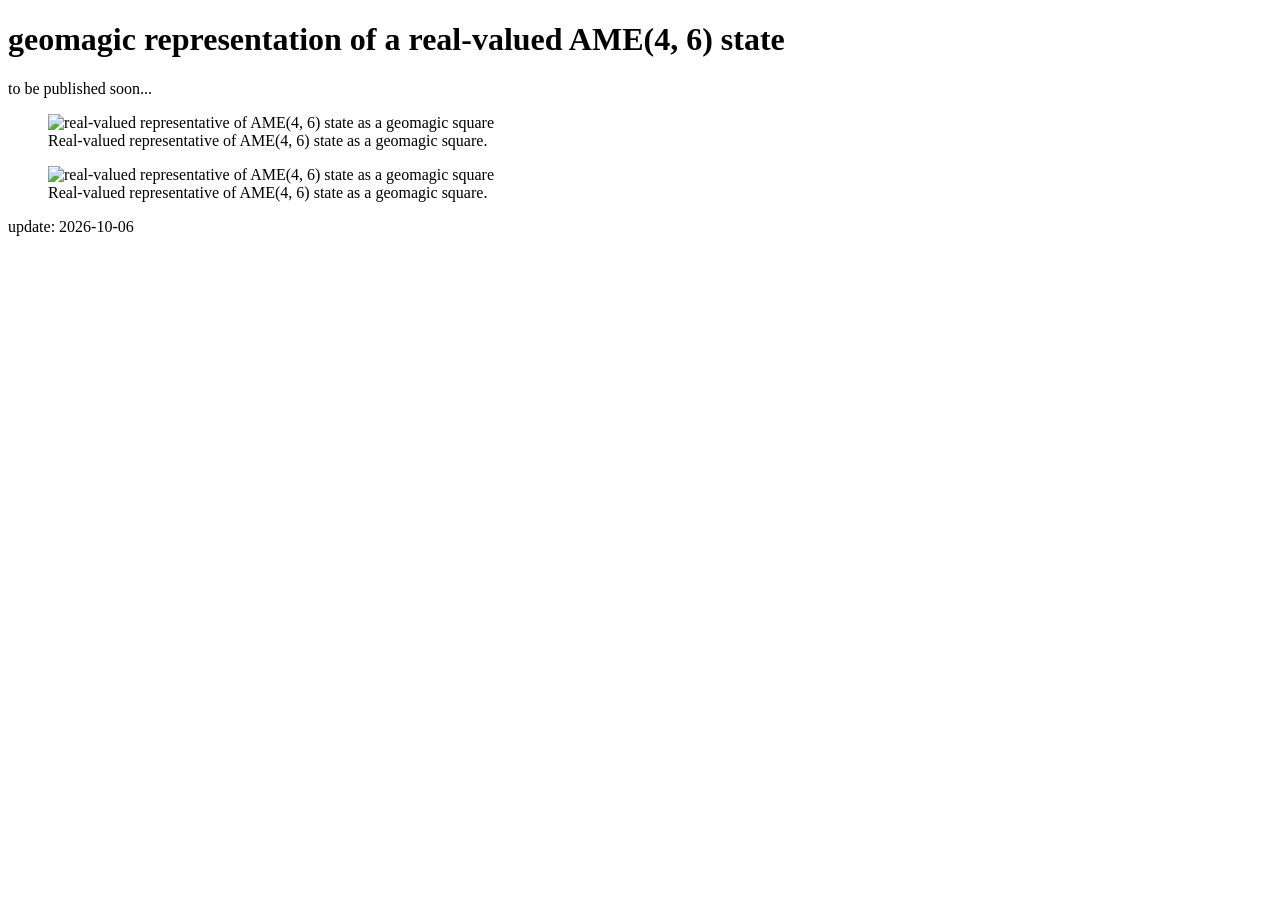
==== AME46_geomagic.html @ 8185664f "geomagic square" ====
<!DOCTYPE html>
<title>wojciech bruzda</title>
<meta charset="UTF-8">
<base target="_blank">

<h1>geomagic representation of a real-valued AME(4, 6) state</h1>
<p>to be published soon...</p>

<figure>
    <img src="AME46_geomagic_01.png" alt="real-valued representative of AME(4, 6) state as a geomagic square">
    <figcaption>
        Real-valued representative of AME(4, 6) state as a geomagic square.
    </figcaption>
</figure>


<figure>
    <img src="AME46_geomagic_02.png" alt="real-valued representative of AME(4, 6) state as a geomagic square">
    <figcaption>
        Real-valued representative of AME(4, 6) state as a geomagic square.
    </figcaption>
</figure>

<p>update: 2026-10-06</p>
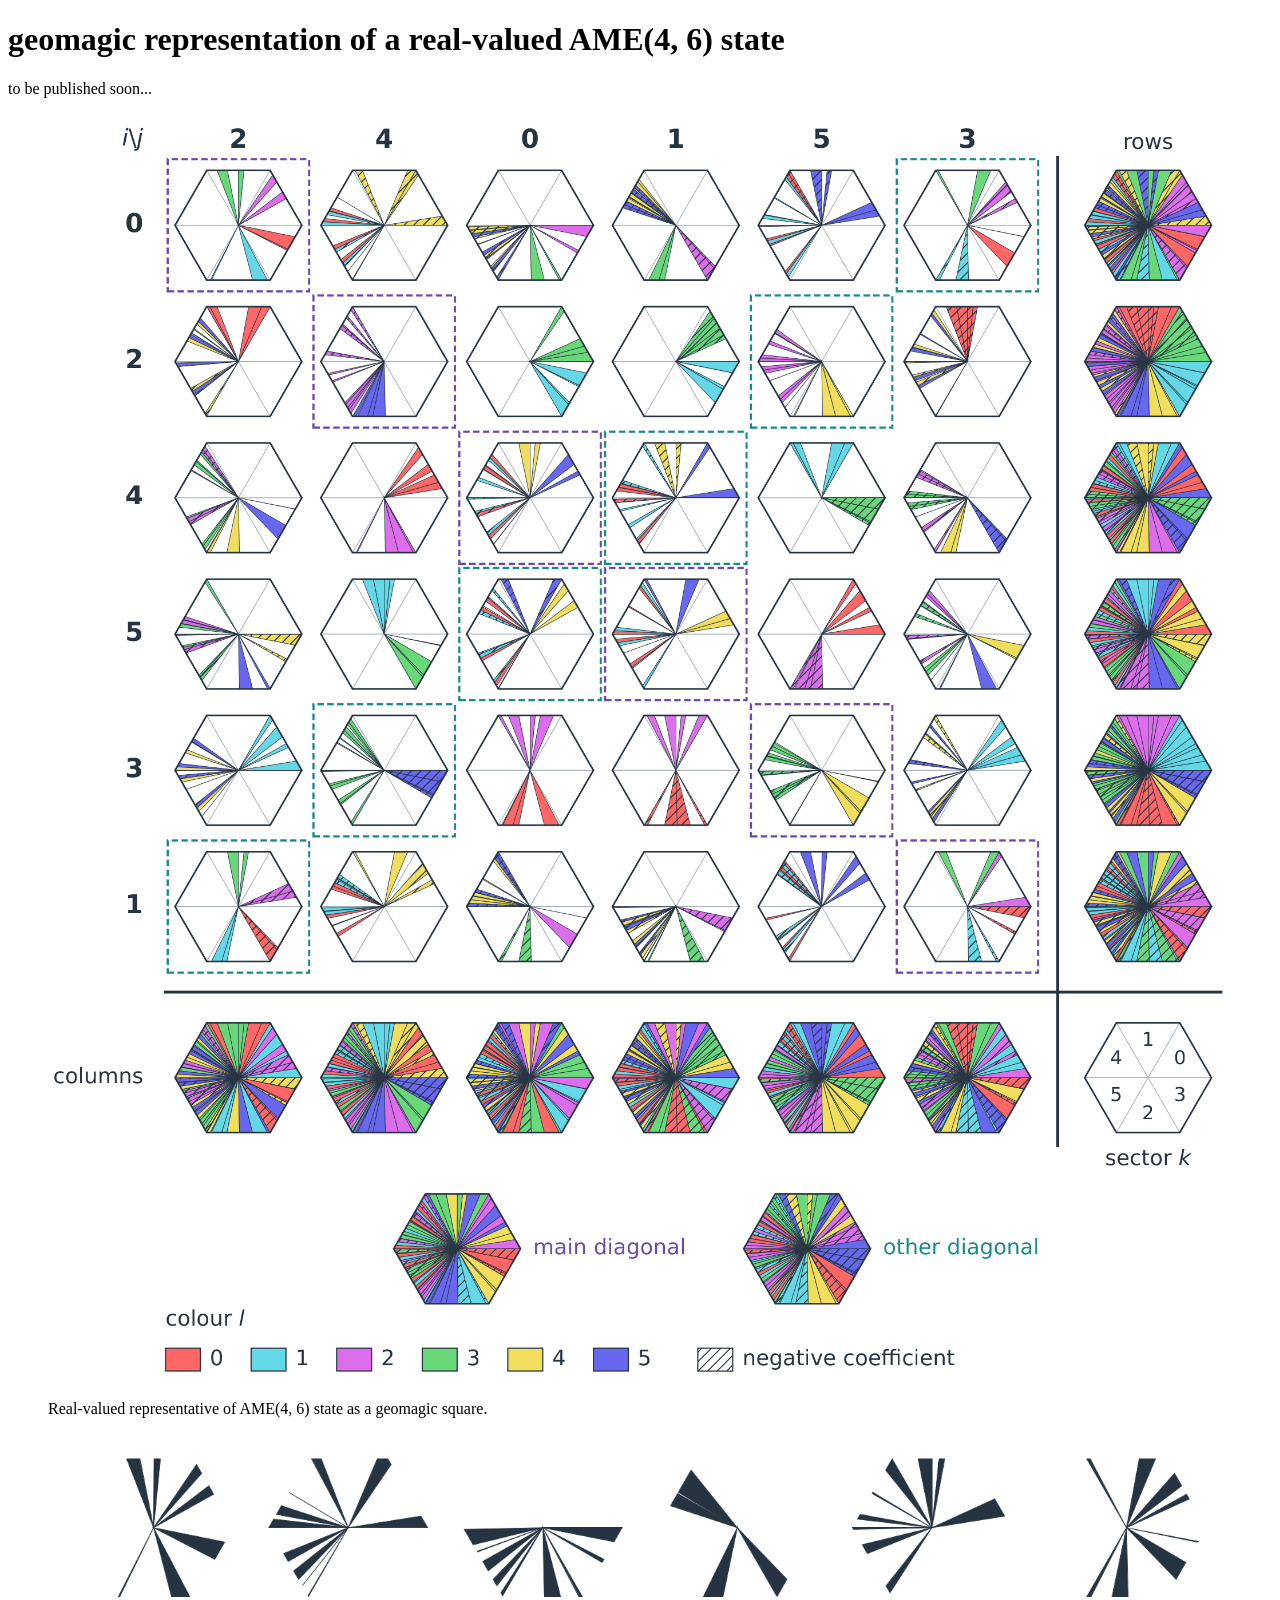
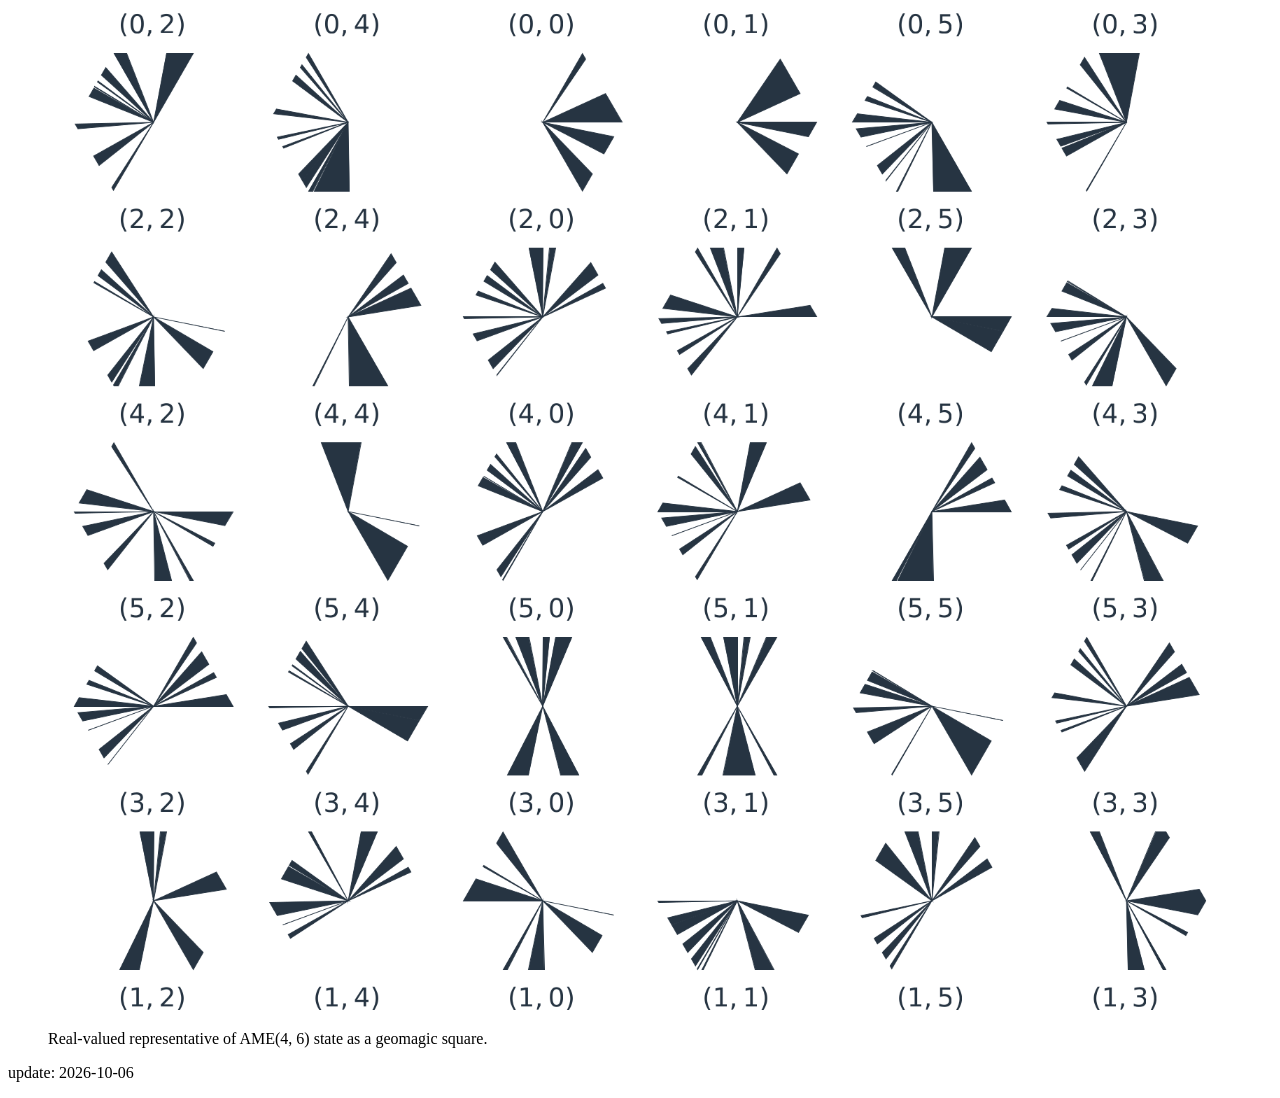
==== commit 20cecae3: "update AME46_geomagic.html" ====
--- a/AME46_geomagic.html
+++ b/AME46_geomagic.html
@@ -2,6 +2,10 @@
 <title>wojciech bruzda</title>
 <meta charset="UTF-8">
 <base target="_blank">
+<style>
+img{max-width:100%;}
+</style>
+
 
 <h1>geomagic representation of a real-valued AME(4, 6) state</h1>
 <p>to be published soon...</p>
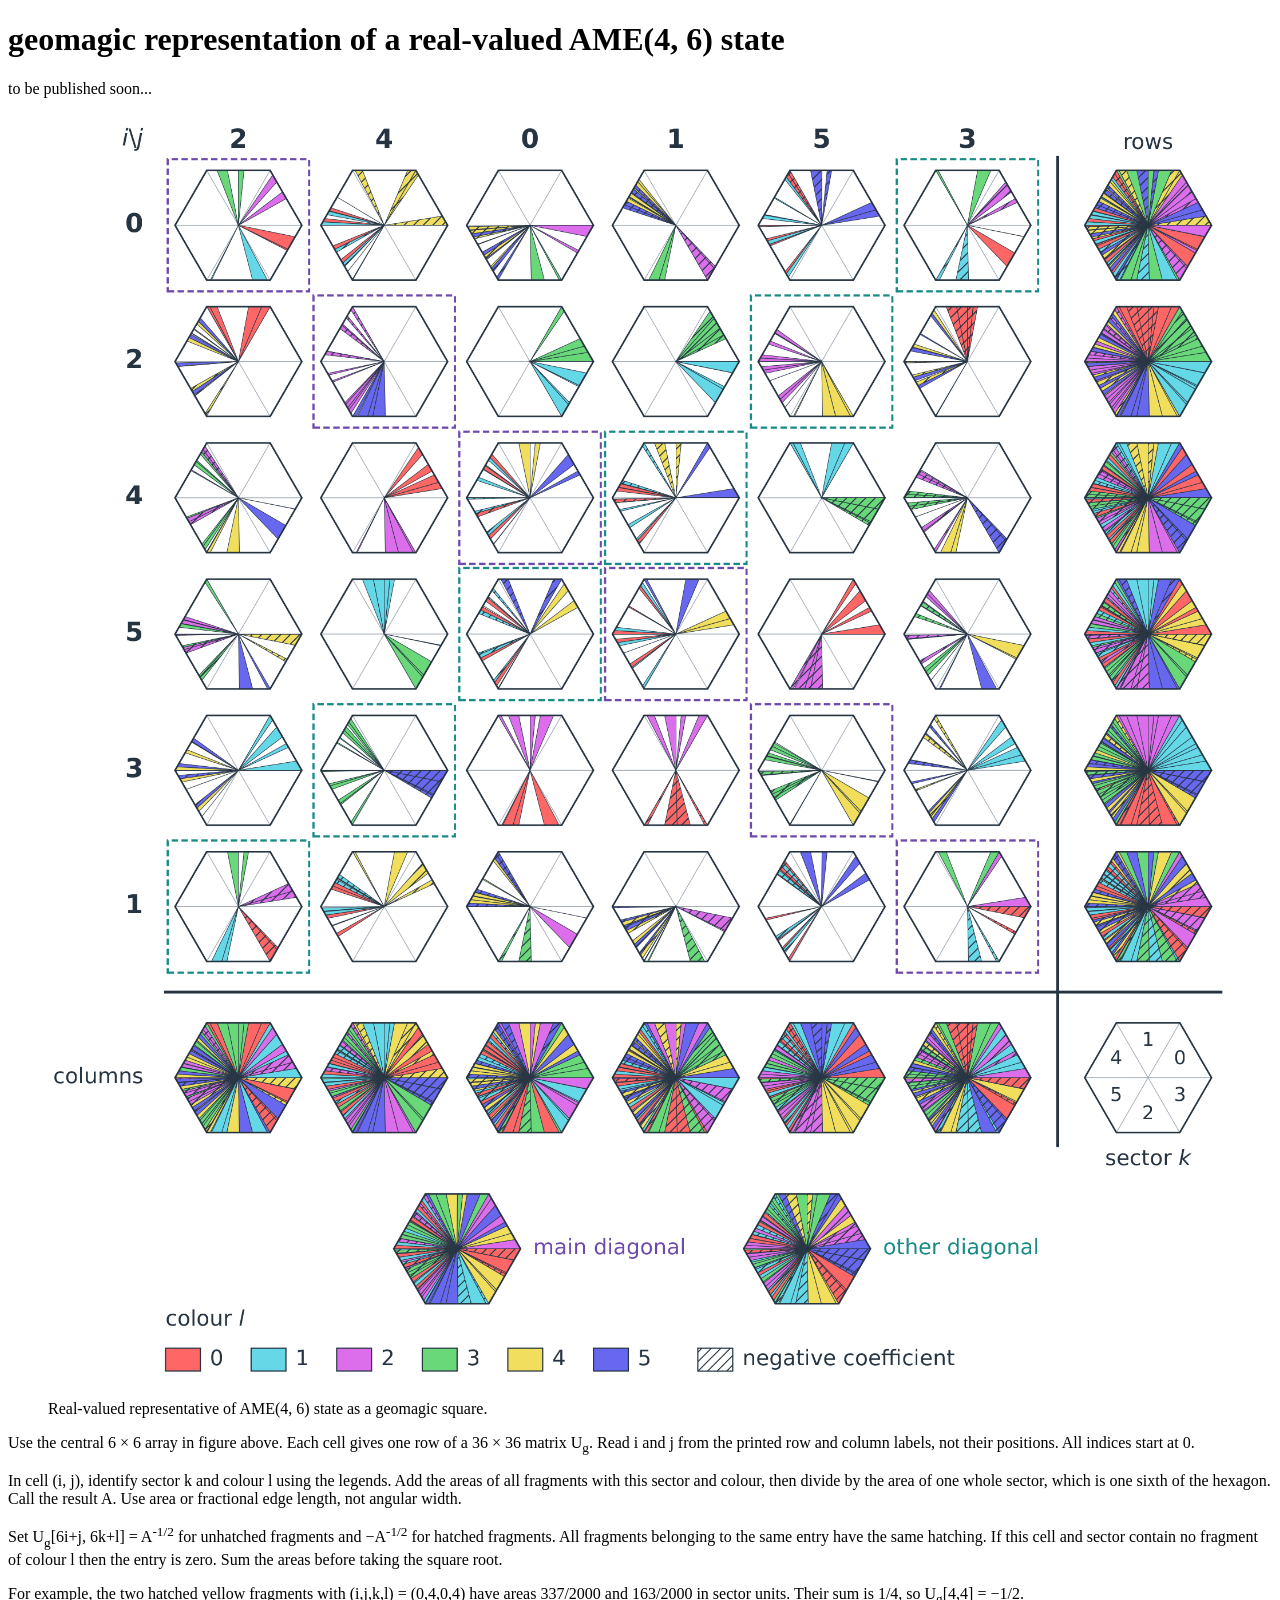
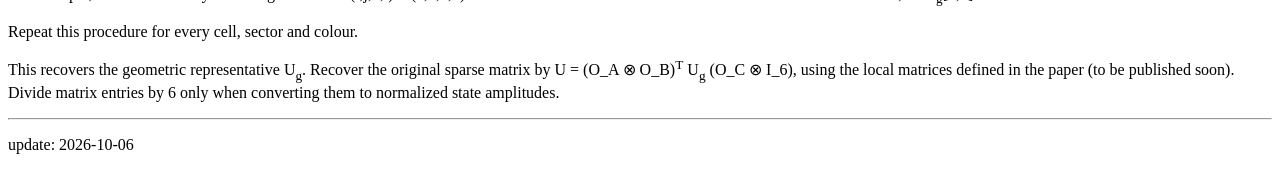
==== commit 62d1bada: "update AME46_geomagic.html" ====
--- a/AME46_geomagic.html
+++ b/AME46_geomagic.html
@@ -5,7 +5,6 @@
 <style>
 img{max-width:100%;}
 </style>
-
 
 <h1>geomagic representation of a real-valued AME(4, 6) state</h1>
 <p>to be published soon...</p>
@@ -17,12 +16,17 @@
     </figcaption>
 </figure>
 
+<p>Use the central 6 &times; 6 array in figure above. Each cell gives one row of a 36 &times; 36 matrix U<sub>g</sub>. Read i and j from the printed row and column labels, not their positions. All indices start at 0.</p>
 
-<figure>
-    <img src="AME46_geomagic_02.png" alt="real-valued representative of AME(4, 6) state as a geomagic square">
-    <figcaption>
-        Real-valued representative of AME(4, 6) state as a geomagic square.
-    </figcaption>
-</figure>
+<p>In cell (i, j), identify sector k and colour l using the legends. Add the areas of all fragments with this sector and colour, then divide by the area of one whole sector, which is one sixth of the hexagon. Call the result A. Use area or fractional edge length, not angular width.</p>
+
+<p>Set U<sub>g</sub>[6i+j, 6k+l] = A<sup>-1/2</sup> for unhatched fragments and −A<sup>-1/2</sup> for hatched fragments. All fragments belonging to the same entry have the same hatching. If this cell and sector contain no fragment of colour l then the entry is zero. Sum the areas before taking the square root.</p>
+
+<p>For example, the two hatched yellow fragments with (i,j,k,l) = (0,4,0,4) have areas 337/2000 and 163/2000 in sector units. Their sum is 1/4, so U<sub>g</sub>[4,4] = −1/2.</p>
+
+<p>Repeat this procedure for every cell, sector and colour.</p>
+
+<p>This recovers the geometric representative U<sub>g</sub>. Recover the original sparse matrix by U = (O_A &otimes; O_B)<sup>T</sup> U<sub>g</sub> (O_C &otimes; I_6), using the local matrices defined in the paper (to be published soon). Divide matrix entries by 6 only when converting them to normalized state amplitudes.</p>
+<hr>
 
 <p>update: 2026-10-06</p>
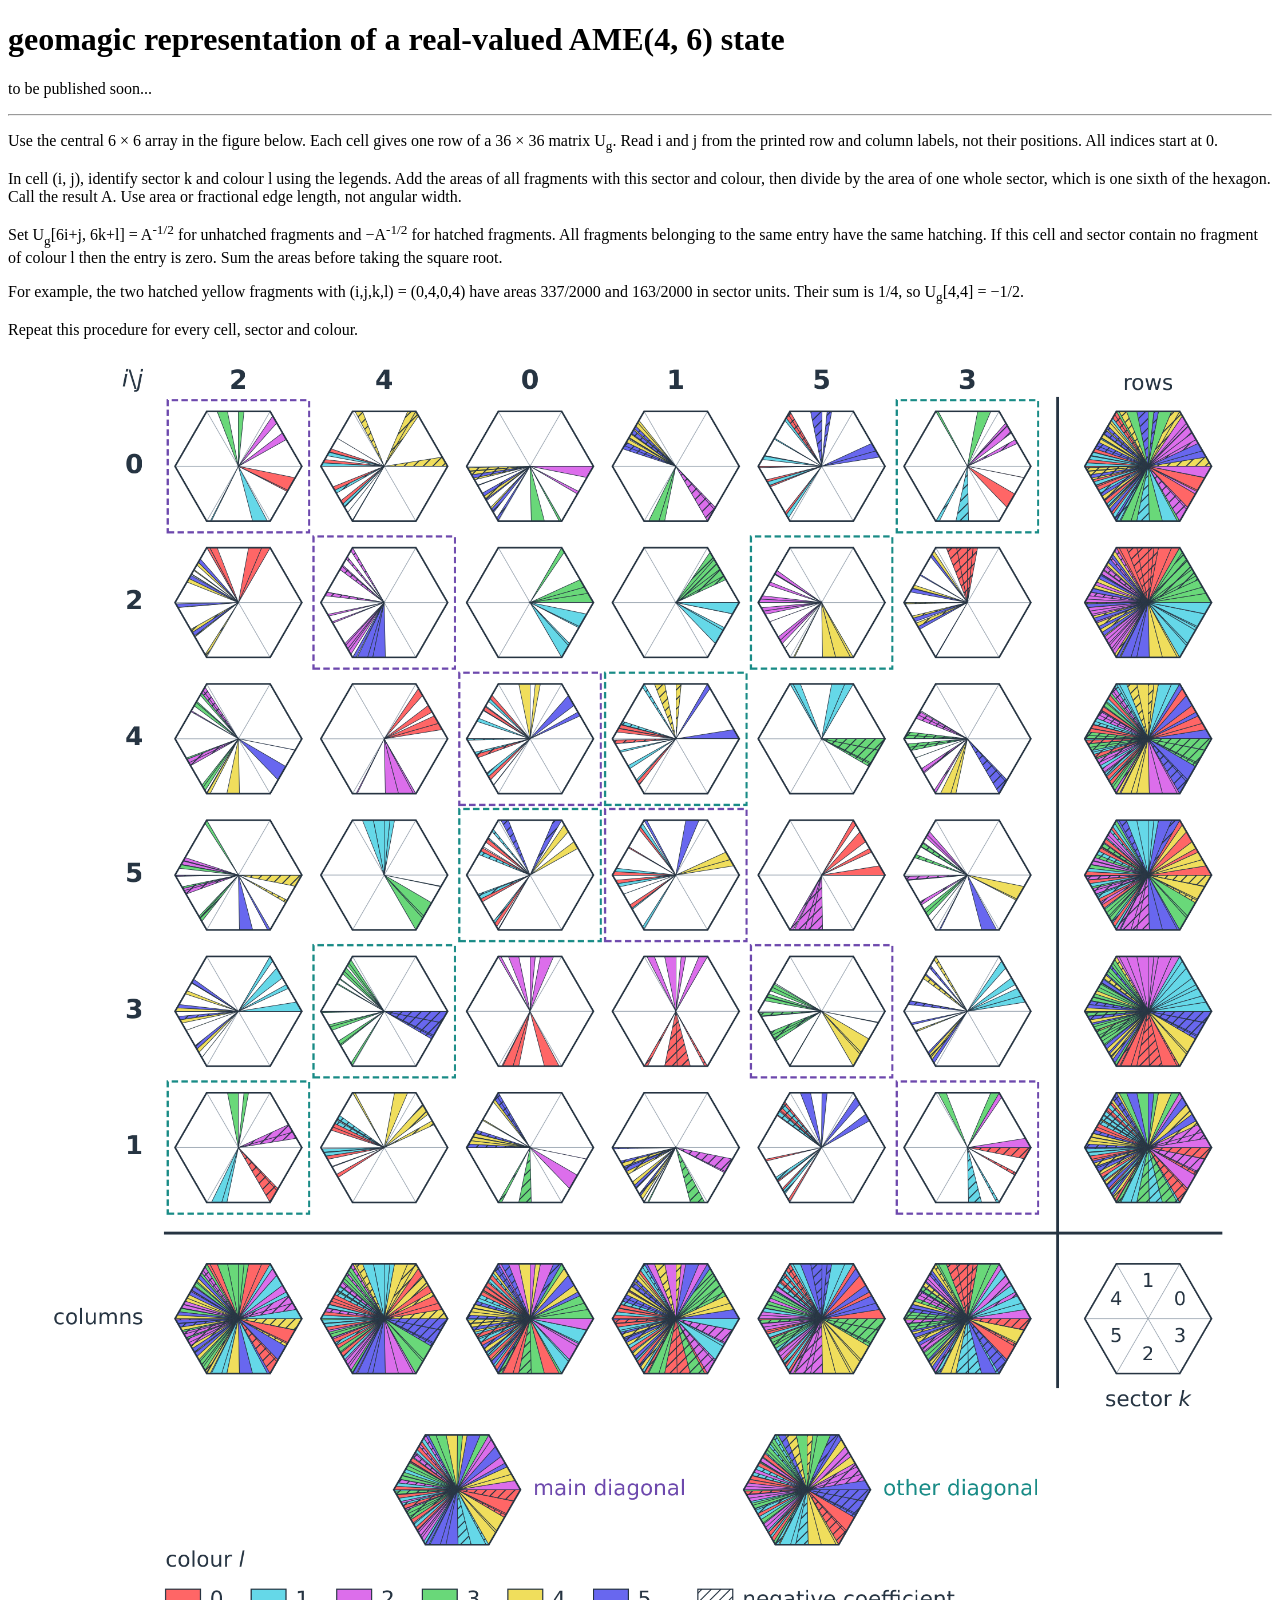
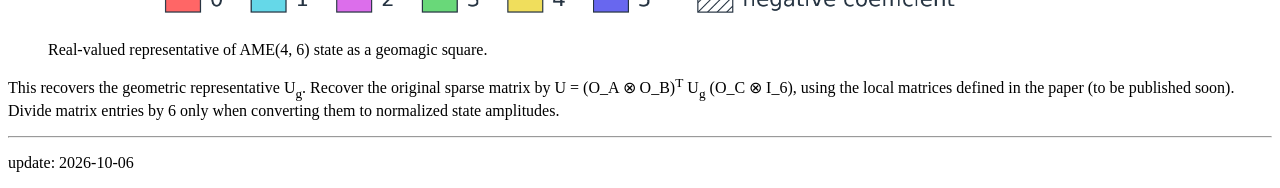
==== commit 4ec76c39: "update AME46_geomagic.html" ====
--- a/AME46_geomagic.html
+++ b/AME46_geomagic.html
@@ -8,15 +8,9 @@
 
 <h1>geomagic representation of a real-valued AME(4, 6) state</h1>
 <p>to be published soon...</p>
+<hr>
 
-<figure>
-    <img src="AME46_geomagic_01.png" alt="real-valued representative of AME(4, 6) state as a geomagic square">
-    <figcaption>
-        Real-valued representative of AME(4, 6) state as a geomagic square.
-    </figcaption>
-</figure>
-
-<p>Use the central 6 &times; 6 array in figure above. Each cell gives one row of a 36 &times; 36 matrix U<sub>g</sub>. Read i and j from the printed row and column labels, not their positions. All indices start at 0.</p>
+<p>Use the central 6 &times; 6 array in the figure below. Each cell gives one row of a 36 &times; 36 matrix U<sub>g</sub>. Read i and j from the printed row and column labels, not their positions. All indices start at 0.</p>
 
 <p>In cell (i, j), identify sector k and colour l using the legends. Add the areas of all fragments with this sector and colour, then divide by the area of one whole sector, which is one sixth of the hexagon. Call the result A. Use area or fractional edge length, not angular width.</p>
 
@@ -26,7 +20,15 @@
 
 <p>Repeat this procedure for every cell, sector and colour.</p>
 
+<figure>
+    <img src="AME46_geomagic_01.png" alt="real-valued representative of AME(4, 6) state as a geomagic square">
+    <figcaption>
+        Real-valued representative of AME(4, 6) state as a geomagic square.
+    </figcaption>
+</figure>
+
 <p>This recovers the geometric representative U<sub>g</sub>. Recover the original sparse matrix by U = (O_A &otimes; O_B)<sup>T</sup> U<sub>g</sub> (O_C &otimes; I_6), using the local matrices defined in the paper (to be published soon). Divide matrix entries by 6 only when converting them to normalized state amplitudes.</p>
+
 <hr>
 
 <p>update: 2026-10-06</p>
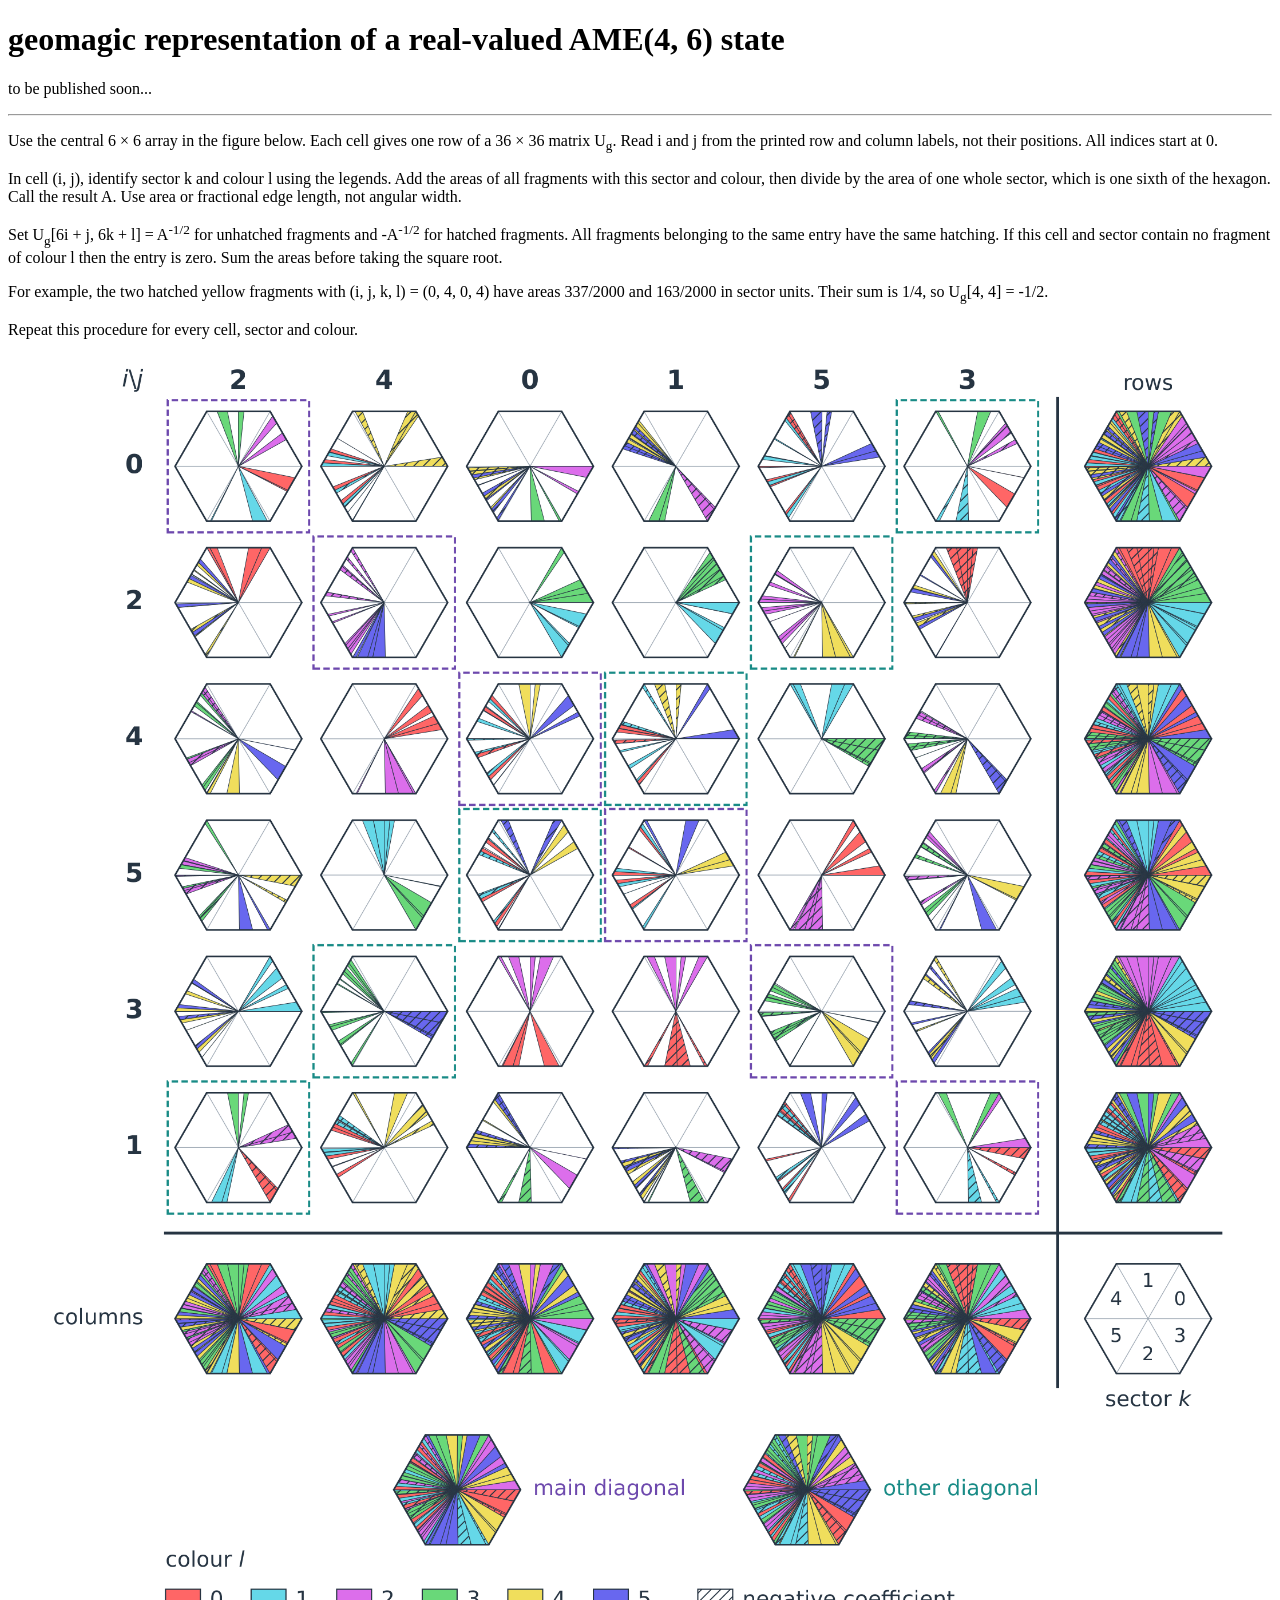
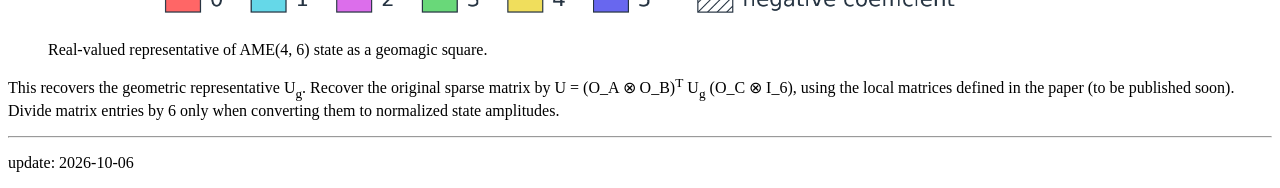
==== commit 11e53ee2: "update AME46_geomagic.html" ====
--- a/AME46_geomagic.html
+++ b/AME46_geomagic.html
@@ -14,9 +14,9 @@
 
 <p>In cell (i, j), identify sector k and colour l using the legends. Add the areas of all fragments with this sector and colour, then divide by the area of one whole sector, which is one sixth of the hexagon. Call the result A. Use area or fractional edge length, not angular width.</p>
 
-<p>Set U<sub>g</sub>[6i+j, 6k+l] = A<sup>-1/2</sup> for unhatched fragments and −A<sup>-1/2</sup> for hatched fragments. All fragments belonging to the same entry have the same hatching. If this cell and sector contain no fragment of colour l then the entry is zero. Sum the areas before taking the square root.</p>
+<p>Set U<sub>g</sub>[6i + j, 6k + l] = A<sup>-1/2</sup> for unhatched fragments and -A<sup>-1/2</sup> for hatched fragments. All fragments belonging to the same entry have the same hatching. If this cell and sector contain no fragment of colour l then the entry is zero. Sum the areas before taking the square root.</p>
 
-<p>For example, the two hatched yellow fragments with (i,j,k,l) = (0,4,0,4) have areas 337/2000 and 163/2000 in sector units. Their sum is 1/4, so U<sub>g</sub>[4,4] = −1/2.</p>
+<p>For example, the two hatched yellow fragments with (i, j, k, l) = (0, 4, 0, 4) have areas 337/2000 and 163/2000 in sector units. Their sum is 1/4, so U<sub>g</sub>[4, 4] = -1/2.</p>
 
 <p>Repeat this procedure for every cell, sector and colour.</p>
 
